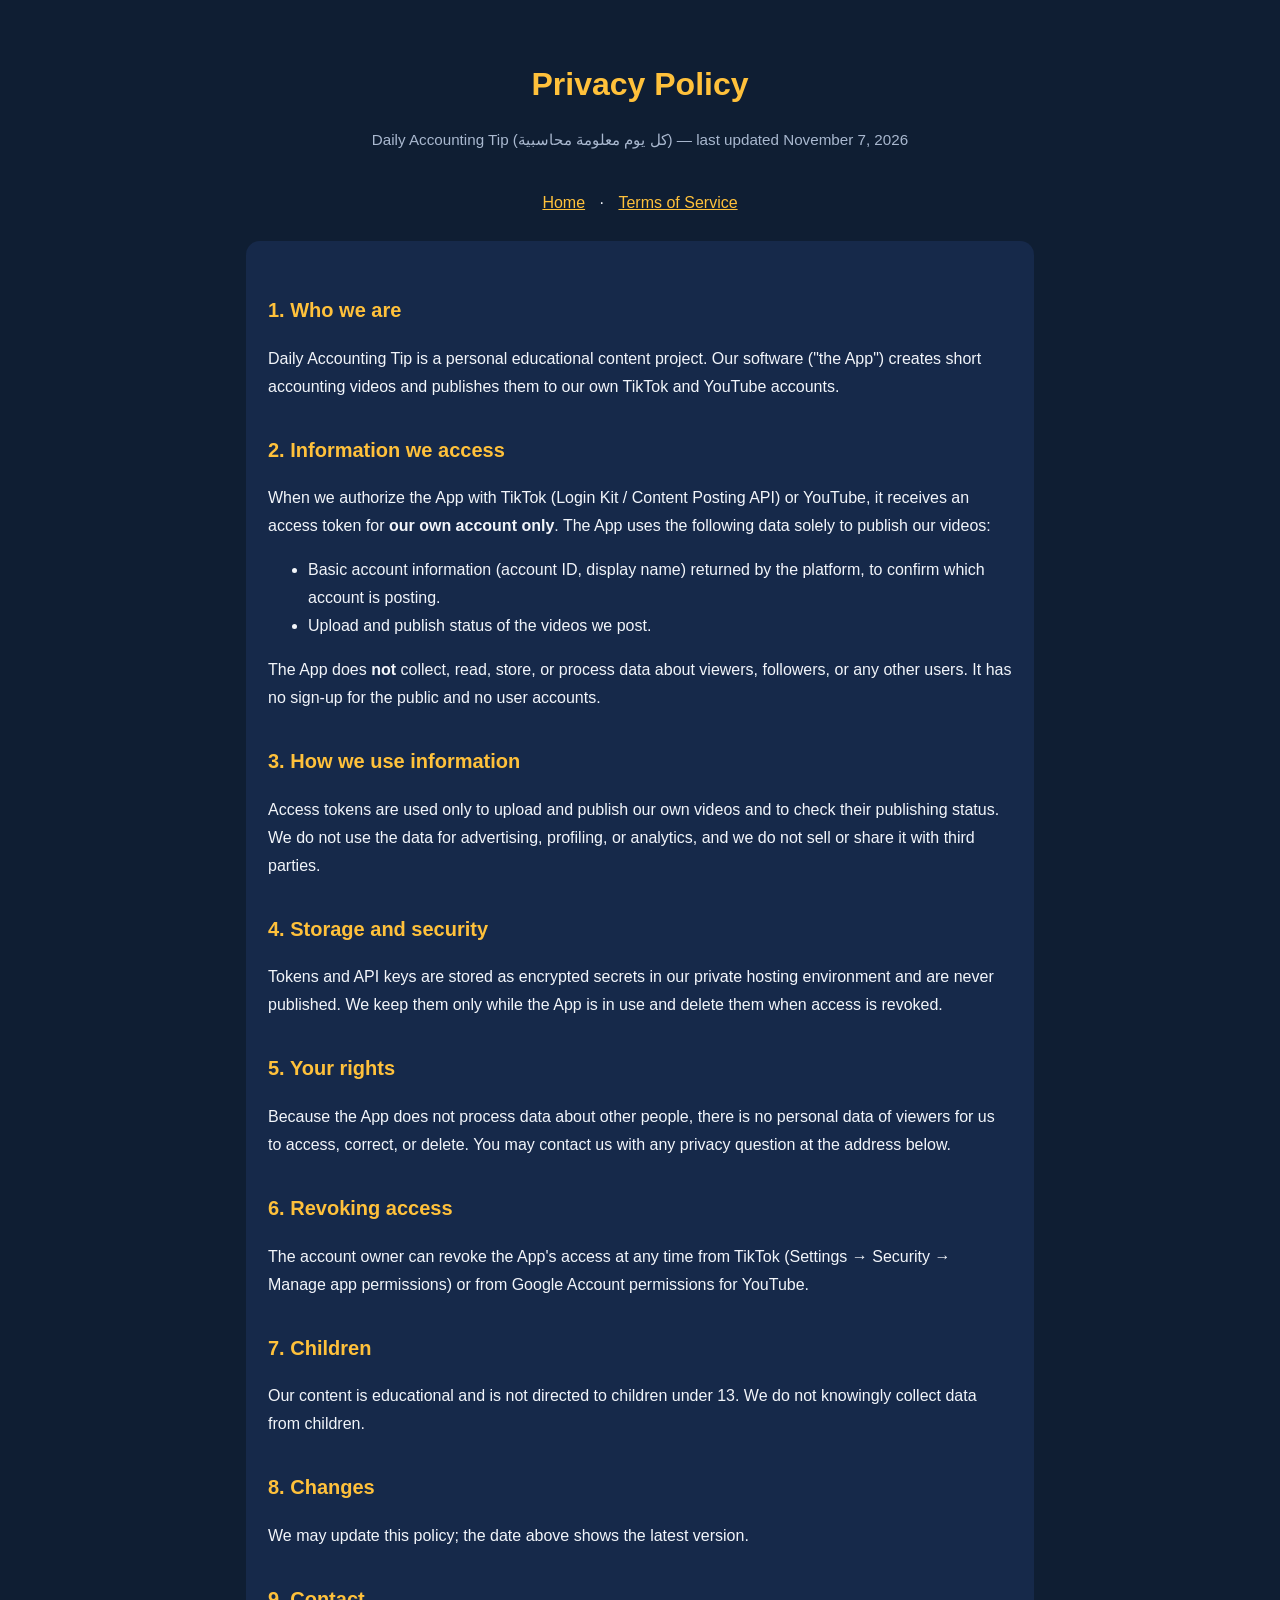
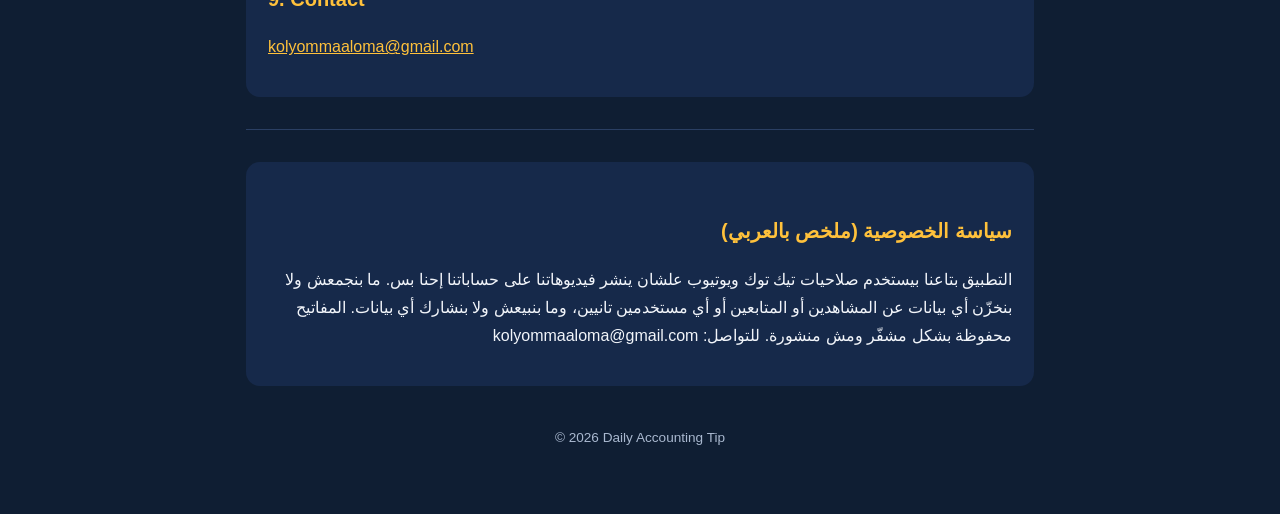
==== privacy.html @ 86faed74 "Channel site with privacy policy and terms Co-Authored-By: Claude Opus 5.5 <noreply@anthropic.com>" ====
<!doctype html>
<html lang="en">
<head>
  <meta charset="utf-8">
  <meta name="viewport" content="width=device-width, initial-scale=1">
  <title>Privacy Policy | Daily Accounting Tip</title>
  <link rel="stylesheet" href="style.css">
</head>
<body>
<main>
  <header>
    <h1>Privacy Policy</h1>
    <p class="muted">Daily Accounting Tip (كل يوم معلومة محاسبية) — last updated November 7, 2026</p>
  </header>
  <nav><a href="index.html">Home</a> · <a href="terms.html">Terms of Service</a></nav>

  <section class="card en">
    <h2>1. Who we are</h2>
    <p>Daily Accounting Tip is a personal educational content project. Our software ("the App") creates short accounting videos and publishes them to our own TikTok and YouTube accounts.</p>

    <h2>2. Information we access</h2>
    <p>When we authorize the App with TikTok (Login Kit / Content Posting API) or YouTube, it receives an access token for <strong>our own account only</strong>. The App uses the following data solely to publish our videos:</p>
    <ul>
      <li>Basic account information (account ID, display name) returned by the platform, to confirm which account is posting.</li>
      <li>Upload and publish status of the videos we post.</li>
    </ul>
    <p>The App does <strong>not</strong> collect, read, store, or process data about viewers, followers, or any other users. It has no sign-up for the public and no user accounts.</p>

    <h2>3. How we use information</h2>
    <p>Access tokens are used only to upload and publish our own videos and to check their publishing status. We do not use the data for advertising, profiling, or analytics, and we do not sell or share it with third parties.</p>

    <h2>4. Storage and security</h2>
    <p>Tokens and API keys are stored as encrypted secrets in our private hosting environment and are never published. We keep them only while the App is in use and delete them when access is revoked.</p>

    <h2>5. Your rights</h2>
    <p>Because the App does not process data about other people, there is no personal data of viewers for us to access, correct, or delete. You may contact us with any privacy question at the address below.</p>

    <h2>6. Revoking access</h2>
    <p>The account owner can revoke the App's access at any time from TikTok (Settings → Security → Manage app permissions) or from Google Account permissions for YouTube.</p>

    <h2>7. Children</h2>
    <p>Our content is educational and is not directed to children under 13. We do not knowingly collect data from children.</p>

    <h2>8. Changes</h2>
    <p>We may update this policy; the date above shows the latest version.</p>

    <h2>9. Contact</h2>
    <p><a href="mailto:kolyommaaloma@gmail.com">kolyommaaloma@gmail.com</a></p>
  </section>

  <hr>

  <section class="card ar" dir="rtl">
    <h2>سياسة الخصوصية (ملخص بالعربي)</h2>
    <p>التطبيق بتاعنا بيستخدم صلاحيات تيك توك ويوتيوب علشان ينشر فيديوهاتنا على حساباتنا إحنا بس. ما بنجمعش ولا بنخزّن أي بيانات عن المشاهدين أو المتابعين أو أي مستخدمين تانيين، وما بنبيعش ولا بنشارك أي بيانات. المفاتيح محفوظة بشكل مشفّر ومش منشورة. للتواصل: kolyommaaloma@gmail.com</p>
  </section>

  <footer>© 2026 Daily Accounting Tip</footer>
</main>
</body>
</html>
---- style.css ----
:root {
  --bg: #0f1e33;
  --card: #16294a;
  --text: #f2f5fa;
  --muted: #a9b8cf;
  --gold: #ffc13b;
}
* { box-sizing: border-box; }
body {
  margin: 0;
  background: var(--bg);
  color: var(--text);
  font-family: "Segoe UI", Tahoma, "Noto Naskh Arabic", Arial, sans-serif;
  line-height: 1.75;
}
main { max-width: 820px; margin: 0 auto; padding: 32px 16px 64px; }
header { text-align: center; padding: 24px 0 8px; }
h1 { color: var(--gold); margin: 0 0 8px; font-size: 2rem; }
h2 { color: var(--gold); margin-top: 32px; font-size: 1.25rem; }
p, li { color: var(--text); }
.muted { color: var(--muted); font-size: .95rem; }
.card { background: var(--card); border-radius: 14px; padding: 20px 22px; margin: 18px 0; }
a { color: var(--gold); }
nav { text-align: center; margin: 12px 0 24px; }
nav a { margin: 0 10px; }
.en { direction: ltr; text-align: left; }
.ar { direction: rtl; text-align: right; }
hr { border: none; border-top: 1px solid #2a3f63; margin: 32px 0; }
footer { text-align: center; color: var(--muted); font-size: .85rem; margin-top: 40px; }
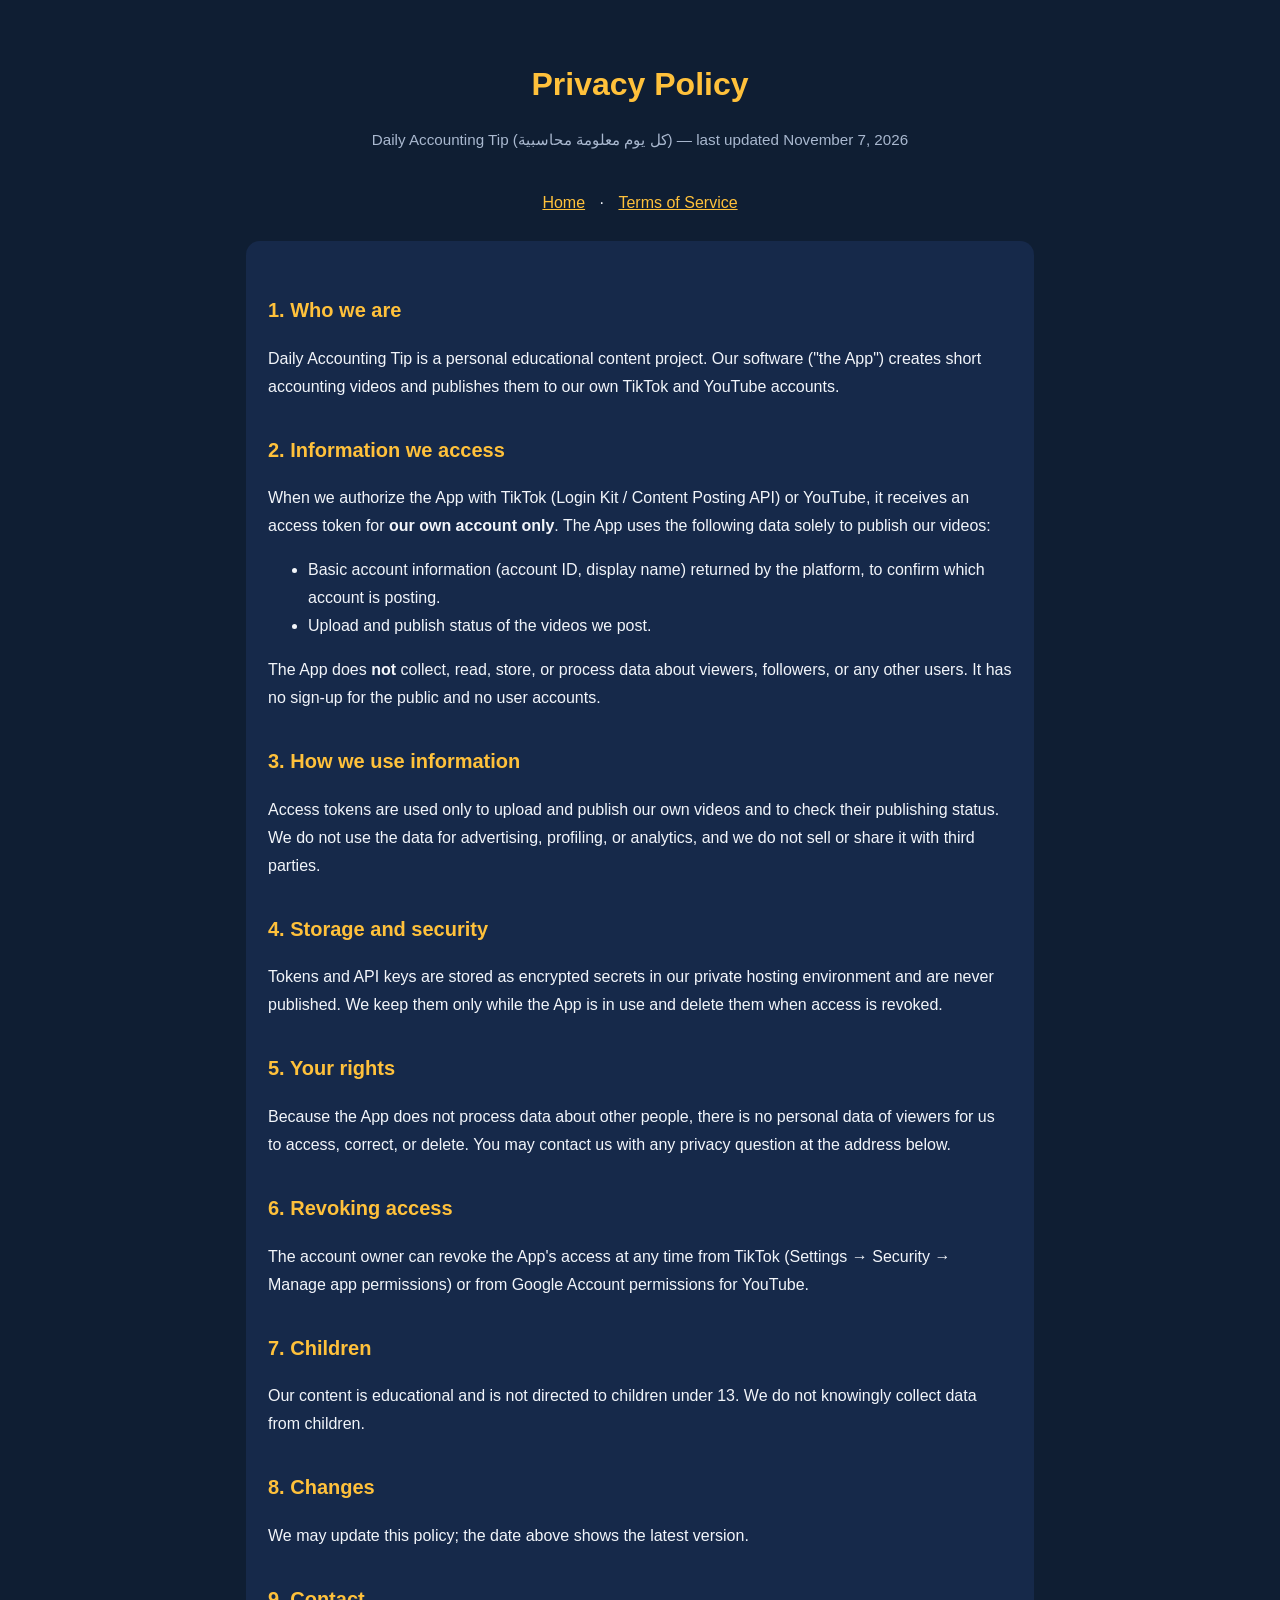
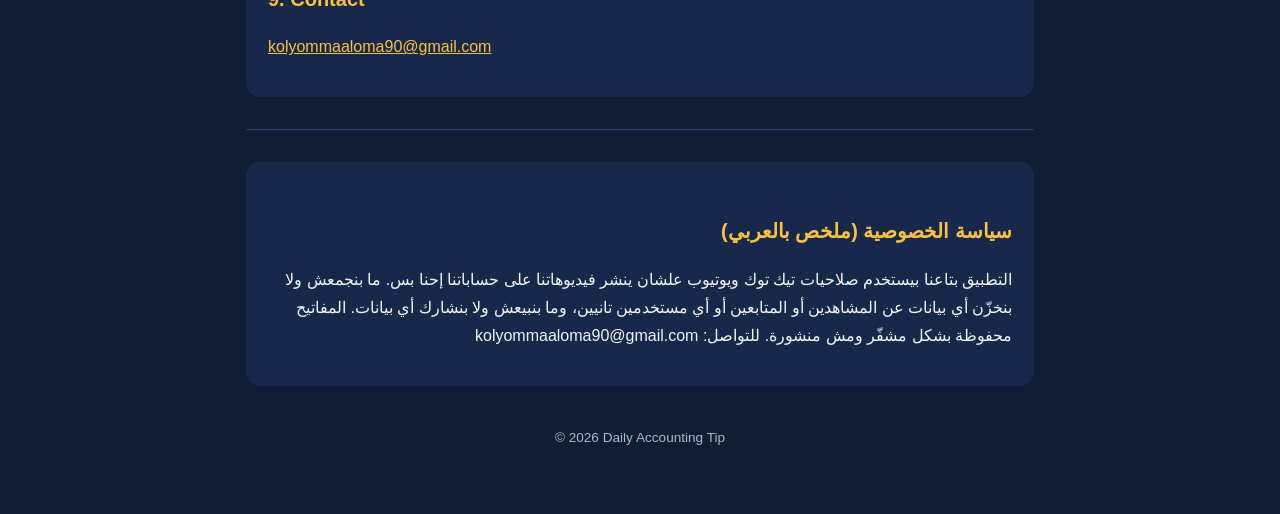
==== commit f92cfa38: "Update contact email Co-Authored-By: Claude Opus 5.5 <noreply@anthropic.com>" ====
--- a/privacy.html
+++ b/privacy.html
@@ -45,14 +45,14 @@
     <p>We may update this policy; the date above shows the latest version.</p>
 
     <h2>9. Contact</h2>
-    <p><a href="mailto:kolyommaaloma@gmail.com">kolyommaaloma@gmail.com</a></p>
+    <p><a href="mailto:kolyommaaloma90@gmail.com">kolyommaaloma90@gmail.com</a></p>
   </section>
 
   <hr>
 
   <section class="card ar" dir="rtl">
     <h2>سياسة الخصوصية (ملخص بالعربي)</h2>
-    <p>التطبيق بتاعنا بيستخدم صلاحيات تيك توك ويوتيوب علشان ينشر فيديوهاتنا على حساباتنا إحنا بس. ما بنجمعش ولا بنخزّن أي بيانات عن المشاهدين أو المتابعين أو أي مستخدمين تانيين، وما بنبيعش ولا بنشارك أي بيانات. المفاتيح محفوظة بشكل مشفّر ومش منشورة. للتواصل: kolyommaaloma@gmail.com</p>
+    <p>التطبيق بتاعنا بيستخدم صلاحيات تيك توك ويوتيوب علشان ينشر فيديوهاتنا على حساباتنا إحنا بس. ما بنجمعش ولا بنخزّن أي بيانات عن المشاهدين أو المتابعين أو أي مستخدمين تانيين، وما بنبيعش ولا بنشارك أي بيانات. المفاتيح محفوظة بشكل مشفّر ومش منشورة. للتواصل: kolyommaaloma90@gmail.com</p>
   </section>
 
   <footer>© 2026 Daily Accounting Tip</footer>
